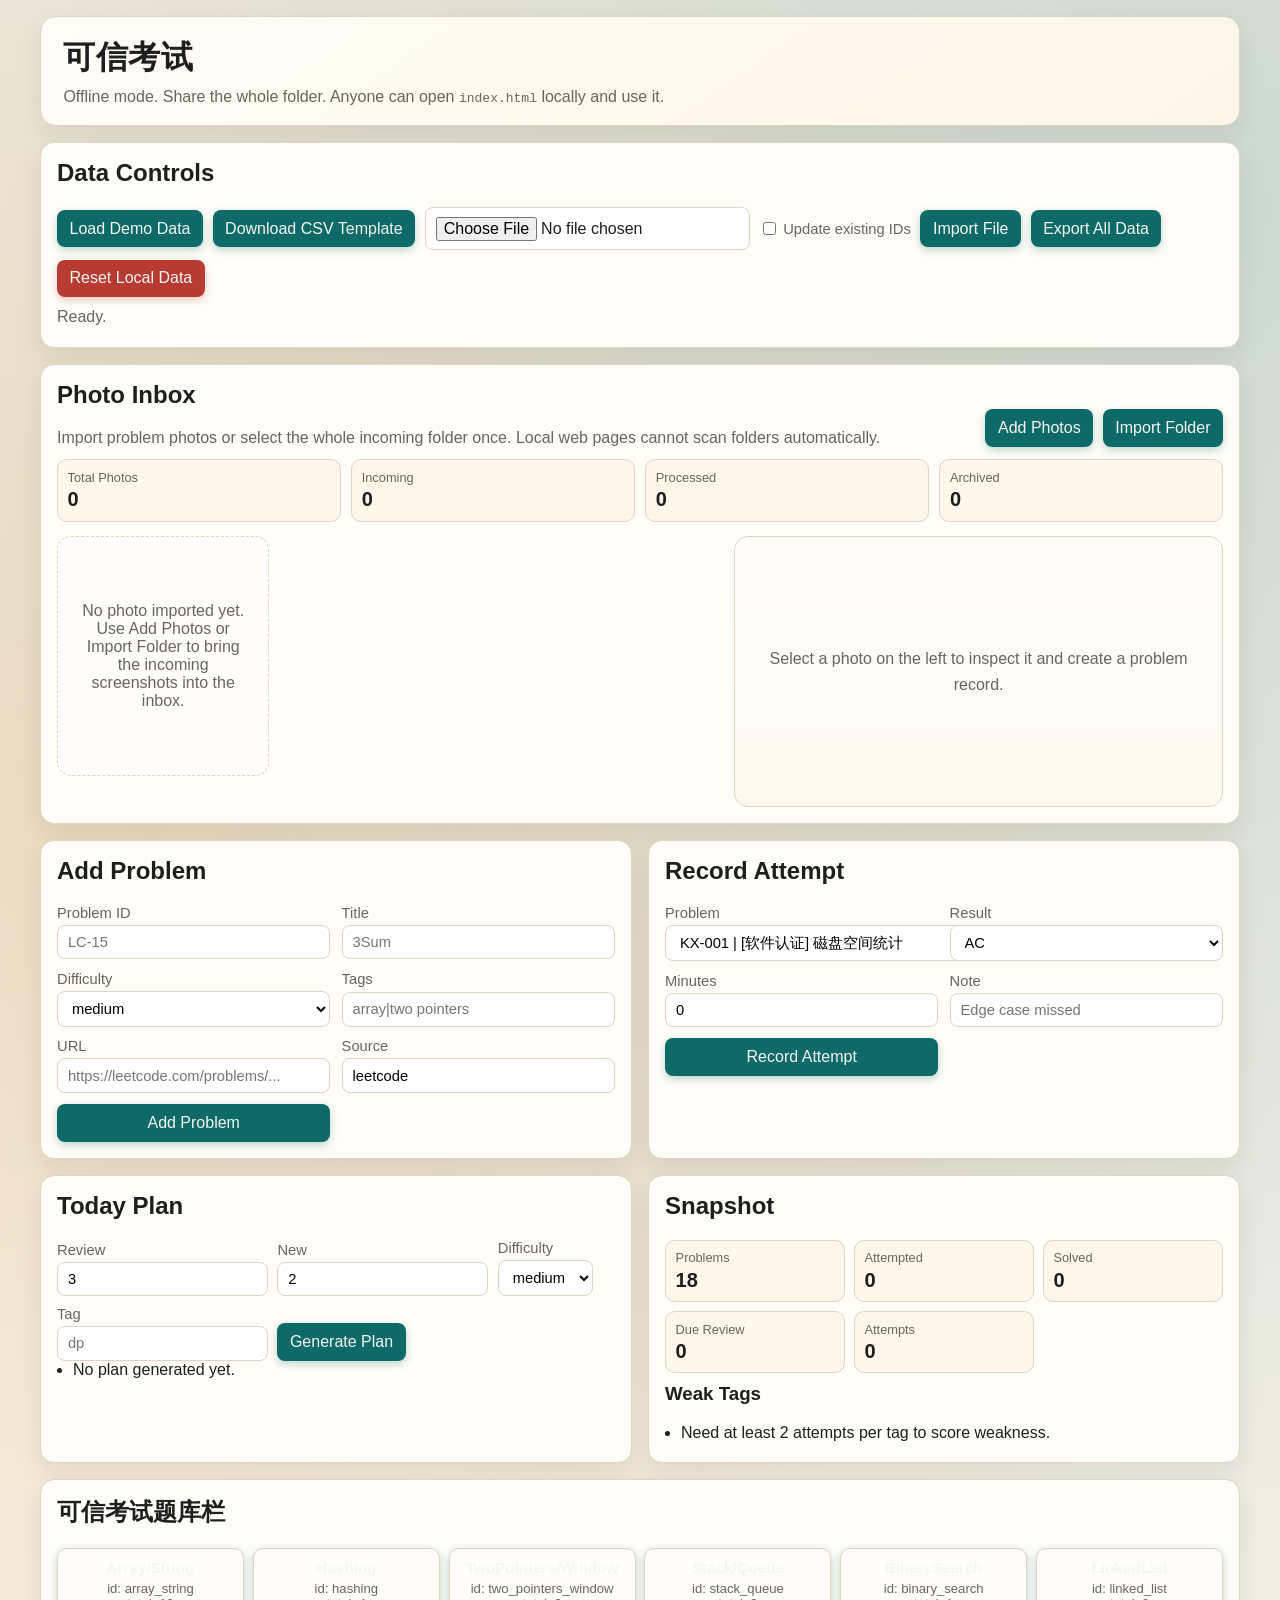
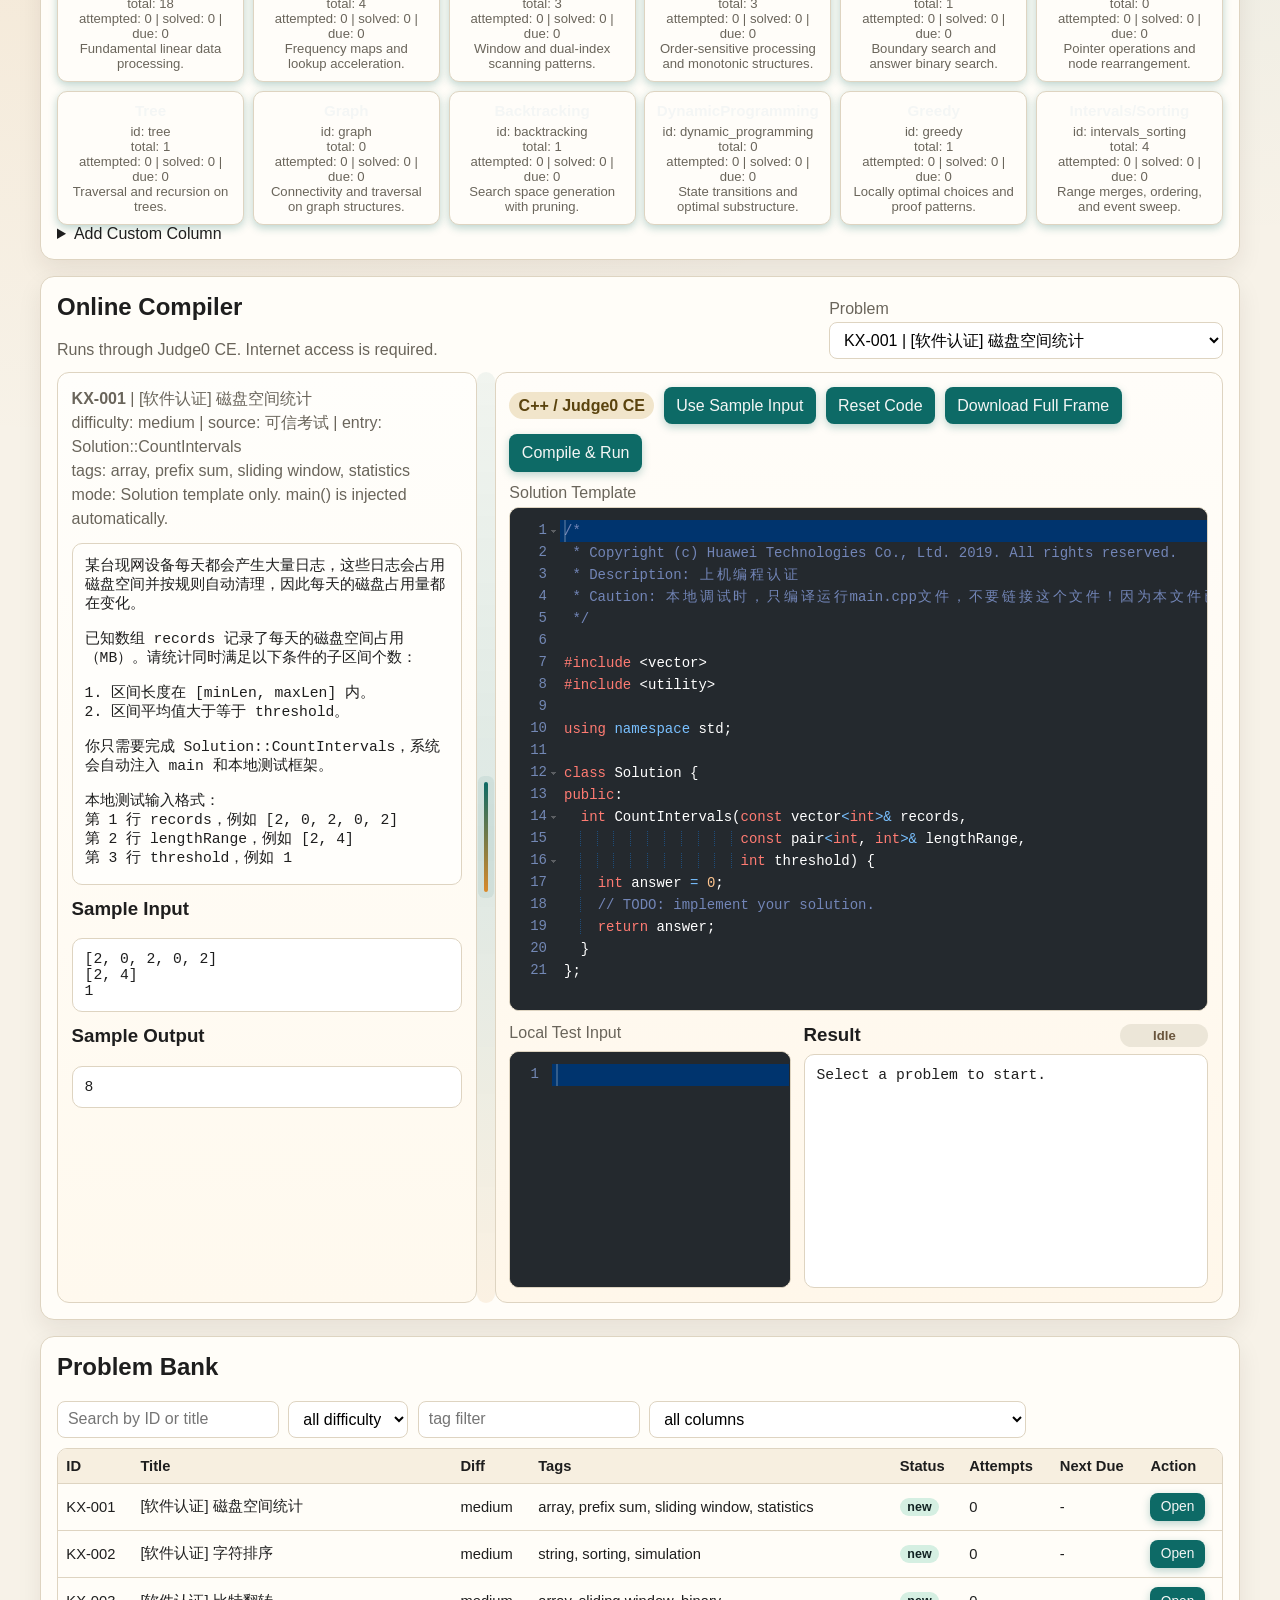
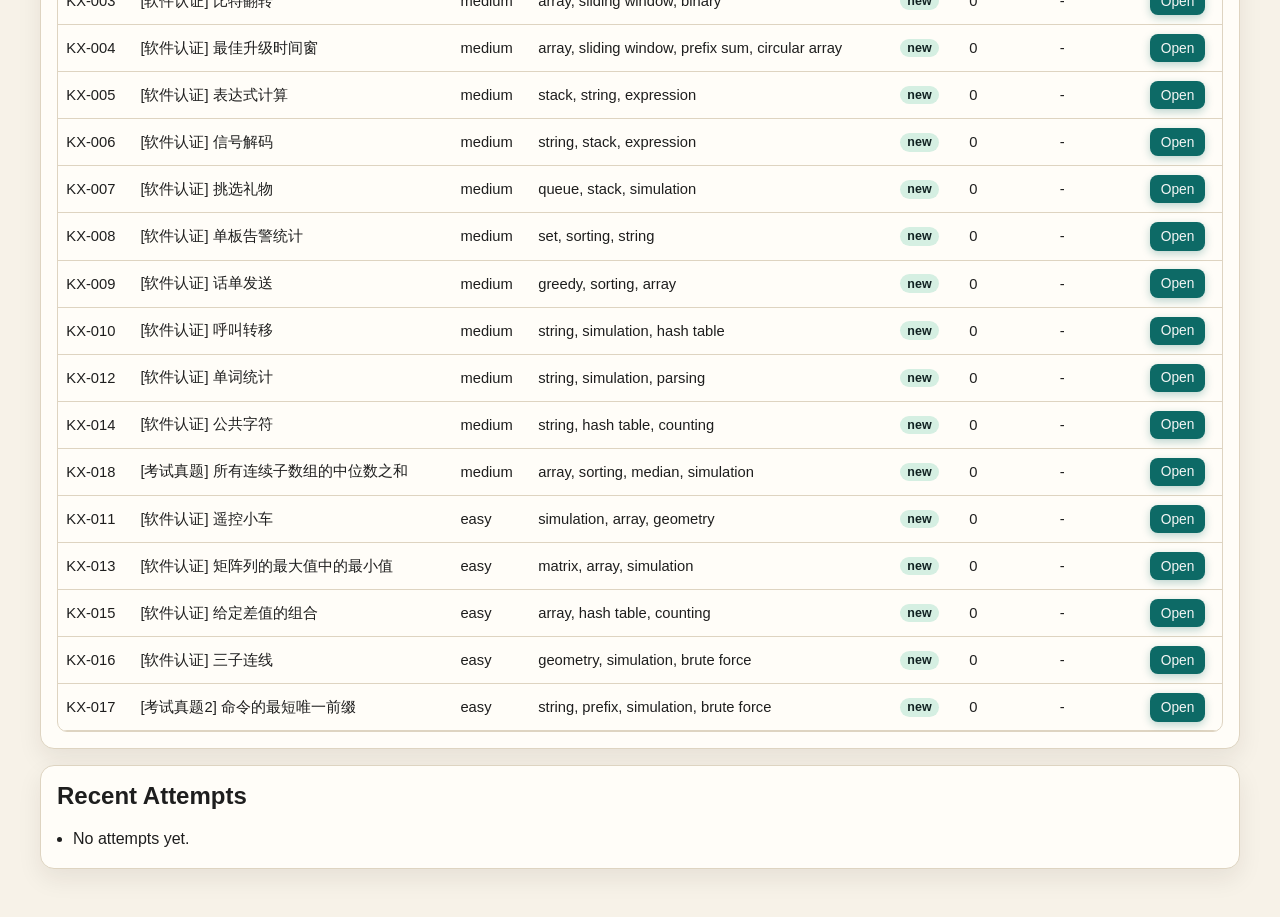
==== trusted-exam-practice/index.html @ 951f3d8c "deploy trusted exam practice site" ====
<!doctype html>
<html lang="en">
  <head>
    <meta charset="UTF-8" />
    <meta name="viewport" content="width=device-width, initial-scale=1.0" />
    <title>&#21487;&#20449;&#32771;&#35797;</title>
    <link rel="stylesheet" href="./styles.css" />
  </head>
  <body>
    <div class="app-shell">
      <header class="hero">
        <h1>&#21487;&#20449;&#32771;&#35797;</h1>
        <p>
          Offline mode. Share the whole folder. Anyone can open
          <code>index.html</code> locally and use it.
        </p>
      </header>

      <section class="card">
        <h2>Data Controls</h2>
        <div class="toolbar">
          <button id="loadDemoButton" type="button">Load Demo Data</button>
          <button id="downloadTemplateButton" type="button">Download CSV Template</button>
          <input id="importFileInput" type="file" accept=".csv,.json" />
          <label class="inline-check">
            <input id="importUpdateCheck" type="checkbox" />
            Update existing IDs
          </label>
          <button id="importButton" type="button">Import File</button>
          <button id="exportButton" type="button">Export All Data</button>
          <button id="resetButton" class="danger" type="button">Reset Local Data</button>
        </div>
        <div id="statusBar" class="status-bar"></div>
      </section>

      <section class="card">
        <div class="section-head">
          <div>
            <h2>Photo Inbox</h2>
            <p class="muted-note">
              Import problem photos or select the whole incoming folder once. Local web pages cannot
              scan folders automatically.
            </p>
          </div>
          <div class="toolbar">
            <label class="file-trigger">
              Add Photos
              <input id="photoImportInput" type="file" accept="image/*" multiple />
            </label>
            <label class="file-trigger">
              Import Folder
              <input
                id="photoFolderInput"
                type="file"
                accept="image/*"
                multiple
                webkitdirectory
                directory
              />
            </label>
          </div>
        </div>
        <div id="photoInboxSummary" class="photo-summary"></div>
        <div class="photo-layout">
          <div id="photoInboxGrid" class="photo-grid"></div>
          <aside id="photoDetailPanel" class="photo-detail-panel">
            <div id="photoDetailEmpty" class="photo-detail-empty">
              Select a photo on the left to inspect it and create a problem record.
            </div>
            <div id="photoDetailContent" class="photo-detail-content hidden-block">
              <div class="photo-preview-frame">
                <img id="photoPreviewImage" alt="Problem preview" />
              </div>
              <div id="photoDetailMeta" class="photo-detail-meta"></div>
              <div class="toolbar top-gap">
                <button id="photoMarkIncomingButton" type="button">Move To Incoming</button>
                <button id="photoMarkProcessedButton" type="button">Mark Processed</button>
                <button id="photoArchiveButton" type="button">Archive</button>
                <button id="photoOpenProblemButton" type="button">Open Problem</button>
                <button id="photoDeleteButton" class="danger" type="button">Delete Photo</button>
              </div>
              <form id="photoCreateProblemForm" class="form-grid top-gap">
                <label>
                  Problem ID
                  <input id="photoProblemIdInput" required placeholder="KX-002" />
                </label>
                <label>
                  Title
                  <input id="photoProblemTitleInput" required placeholder="可信考试题目 KX-002" />
                </label>
                <label>
                  Difficulty
                  <select id="photoProblemDifficultyInput">
                    <option value="medium" selected>medium</option>
                    <option value="easy">easy</option>
                    <option value="hard">hard</option>
                  </select>
                </label>
                <label>
                  Tags
                  <input id="photoProblemTagsInput" placeholder="photo-import|trusted exam" />
                </label>
                <label>
                  Source
                  <input id="photoProblemSourceInput" value="可信考试" readonly />
                </label>
                <label>
                  Linked Photo
                  <input id="photoLinkedNameInput" readonly />
                </label>
                <button id="photoCreateProblemButton" type="submit">Create Problem Record</button>
              </form>
            </div>
          </aside>
        </div>
      </section>

      <section class="grid-two">
        <section class="card">
          <h2>Add Problem</h2>
          <form id="addProblemForm" class="form-grid">
            <label>
              Problem ID
              <input id="problemIdInput" required placeholder="LC-15" />
            </label>
            <label>
              Title
              <input id="problemTitleInput" required placeholder="3Sum" />
            </label>
            <label>
              Difficulty
              <select id="problemDifficultyInput">
                <option value="medium" selected>medium</option>
                <option value="easy">easy</option>
                <option value="hard">hard</option>
              </select>
            </label>
            <label>
              Tags
              <input id="problemTagsInput" placeholder="array|two pointers" />
            </label>
            <label>
              URL
              <input id="problemUrlInput" placeholder="https://leetcode.com/problems/..." />
            </label>
            <label>
              Source
              <input id="problemSourceInput" value="leetcode" />
            </label>
            <button type="submit">Add Problem</button>
          </form>
        </section>

        <section class="card">
          <h2>Record Attempt</h2>
          <form id="recordAttemptForm" class="form-grid">
            <label>
              Problem
              <select id="attemptProblemSelect" required></select>
            </label>
            <label>
              Result
              <select id="attemptResultInput">
                <option value="AC">AC</option>
                <option value="WA">WA</option>
                <option value="TLE">TLE</option>
                <option value="RE">RE</option>
                <option value="SKIP">SKIP</option>
              </select>
            </label>
            <label>
              Minutes
              <input id="attemptMinutesInput" type="number" min="0" value="0" />
            </label>
            <label>
              Note
              <input id="attemptNoteInput" placeholder="Edge case missed" />
            </label>
            <button type="submit">Record Attempt</button>
          </form>
        </section>
      </section>

      <section class="grid-two">
        <section class="card">
          <h2>Today Plan</h2>
          <form id="planForm" class="plan-row">
            <label>
              Review
              <input id="planReviewInput" type="number" min="0" value="3" />
            </label>
            <label>
              New
              <input id="planNewInput" type="number" min="0" value="2" />
            </label>
            <label>
              Difficulty
              <select id="planDifficultyInput">
                <option value="">all</option>
                <option value="medium" selected>medium</option>
                <option value="easy">easy</option>
                <option value="hard">hard</option>
              </select>
            </label>
            <label>
              Tag
              <input id="planTagInput" placeholder="dp" />
            </label>
            <button type="submit">Generate Plan</button>
          </form>
          <ul id="todayPlanList" class="line-list"></ul>
        </section>

        <section class="card">
          <h2>Snapshot</h2>
          <div id="statsCards" class="stats-grid"></div>
          <h3>Weak Tags</h3>
          <ul id="weakTagsList" class="line-list"></ul>
        </section>
      </section>

      <section class="card">
        <h2>&#21487;&#20449;&#32771;&#35797;&#39064;&#24211;&#26639;</h2>
        <div id="bankBoard" class="bank-grid"></div>
        <details>
          <summary>Add Custom Column</summary>
          <form id="addColumnForm" class="form-grid top-gap">
            <label>
              Column ID
              <input id="columnIdInput" required placeholder="interview_75" />
            </label>
            <label>
              Name
              <input id="columnNameInput" required placeholder="Interview 75" />
            </label>
            <label>
              Keywords
              <input id="columnKeywordsInput" placeholder="array|dp|graph" />
            </label>
            <label>
              Problem IDs
              <input id="columnProblemIdsInput" placeholder="LC-15|LC-56" />
            </label>
            <label>
              Description
              <input id="columnDescriptionInput" placeholder="Optional note" />
            </label>
            <button type="submit">Add Column</button>
          </form>
        </details>
      </section>

      <section class="card">
        <div class="section-head">
          <div>
            <h2>Online Compiler</h2>
            <p class="muted-note">
              Runs through Judge0 CE. Internet access is required.
            </p>
          </div>
          <label class="compiler-picker">
            Problem
            <select id="compilerProblemSelect"></select>
          </label>
        </div>
        <div id="compilerWorkspace" class="compiler-workspace">
          <section id="compilerProblemPanel" class="compiler-panel compiler-panel-problem">
            <div id="compilerProblemMeta" class="compiler-meta"></div>
            <pre id="problemStatement" class="problem-text"></pre>
            <div class="sample-grid">
              <div>
                <h3>Sample Input</h3>
                <pre id="sampleInputBlock" class="mono-block"></pre>
              </div>
              <div>
                <h3>Sample Output</h3>
                <pre id="sampleOutputBlock" class="mono-block"></pre>
              </div>
            </div>
          </section>
          <div
            id="compilerSplitter"
            class="compiler-splitter"
            role="separator"
            aria-label="Resize panels"
            aria-orientation="vertical"
            tabindex="0"
            title="Drag to resize the panels"
          ></div>
          <section id="compilerEditorPanel" class="compiler-panel compiler-panel-editor">
            <div class="compiler-toolbar">
              <span id="compilerLanguageLabel" class="compiler-badge">C++ / Judge0</span>
              <button id="fillSampleInputButton" type="button">Use Sample Input</button>
              <button id="resetCodeButton" type="button">Reset Code</button>
              <button id="downloadFrameButton" type="button">Download Full Frame</button>
              <button id="runCodeButton" type="button">Compile &amp; Run</button>
            </div>
            <label id="sourceCodeLabel" class="compiler-field">
              Source Code
              <div id="sourceCodeEditor" class="ace-editor-shell"></div>
              <textarea id="sourceCodeInput" class="code-editor" spellcheck="false"></textarea>
            </label>
            <div class="sample-grid">
              <label id="stdinLabel" class="compiler-field">
                Standard Input
                <div id="stdinEditor" class="ace-editor-shell ace-editor-compact"></div>
                <textarea id="stdinInput" class="io-editor" spellcheck="false"></textarea>
              </label>
              <div class="result-panel">
                <div class="result-head">
                  <h3>Result</h3>
                  <span id="runStatusChip" class="run-status idle">Idle</span>
                </div>
                <pre id="outputBlock" class="mono-block result-block">Select a problem to start.</pre>
              </div>
            </div>
          </section>
        </div>
      </section>

      <section class="card">
        <h2>Problem Bank</h2>
        <div class="toolbar">
          <input id="searchInput" placeholder="Search by ID or title" />
          <select id="filterDifficultyInput">
            <option value="">all difficulty</option>
            <option value="easy">easy</option>
            <option value="medium">medium</option>
            <option value="hard">hard</option>
          </select>
          <input id="filterTagInput" placeholder="tag filter" />
          <select id="filterColumnInput">
            <option value="">all columns</option>
          </select>
        </div>
        <div class="table-wrap">
          <table>
            <thead>
              <tr>
                <th>ID</th>
                <th>Title</th>
                <th>Diff</th>
                <th>Tags</th>
                <th>Status</th>
                <th>Attempts</th>
                <th>Next Due</th>
                <th>Action</th>
              </tr>
            </thead>
            <tbody id="problemTableBody"></tbody>
          </table>
        </div>
      </section>

      <section class="card">
        <h2>Recent Attempts</h2>
        <ul id="attemptList" class="line-list"></ul>
      </section>
    </div>

    <script src="./vendor/ace/ace.js"></script>
    <script src="./vendor/ace/mode-c_cpp.js"></script>
    <script src="./vendor/ace/mode-text.js"></script>
    <script src="./vendor/ace/theme-github_dark.js"></script>
    <script src="./app.js"></script>
  </body>
</html>
---- trusted-exam-practice/styles.css ----
:root {
  --bg: #f7f2e8;
  --panel: #fffdf8;
  --panel-alt: #fef7ea;
  --text: #1e1e1e;
  --muted: #6a655b;
  --line: #ded4c1;
  --accent: #0d6a66;
  --accent-2: #d98a2b;
  --danger: #b83b31;
  --shadow: 0 10px 25px rgba(35, 25, 6, 0.08);
}

* {
  box-sizing: border-box;
}

body {
  margin: 0;
  font-family: "Trebuchet MS", "Segoe UI", "Verdana", sans-serif;
  color: var(--text);
  background:
    radial-gradient(circle at 10% 20%, rgba(217, 138, 43, 0.2) 0%, transparent 35%),
    radial-gradient(circle at 95% 5%, rgba(13, 106, 102, 0.18) 0%, transparent 40%),
    var(--bg);
}

.app-shell {
  width: min(1200px, calc(100% - 2rem));
  margin: 1rem auto 3rem auto;
  display: grid;
  gap: 1rem;
  animation: fade-in 350ms ease;
}

.hero {
  padding: 1.2rem 1.4rem;
  border: 1px solid var(--line);
  border-radius: 16px;
  background: linear-gradient(145deg, #fffdf7, #fdf6e8);
  box-shadow: var(--shadow);
}

.hero h1 {
  margin: 0 0 0.5rem 0;
  letter-spacing: 0.5px;
}

.hero p {
  margin: 0;
  color: var(--muted);
}

.card {
  border: 1px solid var(--line);
  border-radius: 14px;
  padding: 1rem;
  background: var(--panel);
  box-shadow: var(--shadow);
}

.card h2,
.card h3 {
  margin-top: 0;
}

.section-head {
  display: flex;
  justify-content: space-between;
  gap: 1rem;
  align-items: end;
  margin-bottom: 0.8rem;
}

.muted-note {
  margin: 0.25rem 0 0 0;
  color: var(--muted);
}

.toolbar {
  display: flex;
  flex-wrap: wrap;
  gap: 0.6rem;
  align-items: center;
}

.file-trigger {
  position: relative;
  display: inline-flex;
  align-items: center;
  justify-content: center;
  border: 1px solid transparent;
  border-radius: 8px;
  padding: 0.55rem 0.72rem;
  cursor: pointer;
  background: var(--accent);
  color: #f4f6f5;
  box-shadow: 0 3px 8px rgba(13, 106, 102, 0.28);
  transition: transform 120ms ease, opacity 120ms ease, box-shadow 120ms ease;
}

.file-trigger:hover {
  transform: translateY(-1px);
  opacity: 0.95;
}

.file-trigger input {
  position: absolute;
  inset: 0;
  opacity: 0;
  cursor: pointer;
}

.status-bar {
  margin-top: 0.7rem;
  min-height: 1.4rem;
  color: var(--muted);
}

.hidden-block {
  display: none !important;
}

.photo-summary {
  display: grid;
  grid-template-columns: repeat(4, minmax(0, 1fr));
  gap: 0.65rem;
  margin-bottom: 0.9rem;
}

.photo-layout {
  display: grid;
  grid-template-columns: minmax(0, 1.15fr) minmax(320px, 0.85fr);
  gap: 1rem;
  align-items: start;
}

.photo-grid {
  display: grid;
  grid-template-columns: repeat(auto-fill, minmax(180px, 1fr));
  gap: 0.75rem;
  min-height: 240px;
}

.photo-card {
  border: 1px solid var(--line);
  border-radius: 14px;
  overflow: hidden;
  background: linear-gradient(180deg, #fffefb 0%, #fff7eb 100%);
  cursor: pointer;
  transition: transform 120ms ease, border-color 120ms ease, box-shadow 120ms ease;
  box-shadow: 0 8px 18px rgba(35, 25, 6, 0.06);
}

.photo-card:hover {
  transform: translateY(-2px);
  border-color: var(--accent-2);
}

.photo-card.selected {
  border-color: var(--accent);
  box-shadow: 0 0 0 3px rgba(13, 106, 102, 0.12);
}

.photo-card img {
  display: block;
  width: 100%;
  aspect-ratio: 4 / 5;
  object-fit: cover;
  background: #efe7d7;
}

.photo-card-body {
  display: grid;
  gap: 0.4rem;
  padding: 0.7rem;
}

.photo-card-title {
  font-weight: 700;
  line-height: 1.35;
  word-break: break-word;
}

.photo-card-meta {
  color: var(--muted);
  font-size: 0.84rem;
  line-height: 1.4;
}

.photo-detail-panel {
  position: sticky;
  top: 1rem;
  border: 1px solid var(--line);
  border-radius: 14px;
  padding: 0.9rem;
  background: linear-gradient(180deg, #fffefb 0%, #fff8ef 100%);
  box-shadow: inset 0 1px 0 rgba(255, 255, 255, 0.5);
}

.photo-detail-empty {
  color: var(--muted);
  min-height: 240px;
  display: grid;
  place-items: center;
  text-align: center;
  line-height: 1.6;
}

.photo-detail-content {
  display: grid;
  gap: 0.75rem;
}

.photo-preview-frame {
  border: 1px solid var(--line);
  border-radius: 12px;
  overflow: hidden;
  background: #f2e9d8;
}

.photo-preview-frame img {
  display: block;
  width: 100%;
  max-height: 520px;
  object-fit: contain;
  background: #f2e9d8;
}

.photo-detail-meta {
  display: grid;
  gap: 0.4rem;
  font-size: 0.92rem;
  line-height: 1.5;
}

.photo-meta-line {
  color: var(--muted);
}

.photo-meta-line strong {
  color: var(--text);
}

.empty-panel {
  border: 1px dashed var(--line);
  border-radius: 14px;
  min-height: 220px;
  display: grid;
  place-items: center;
  padding: 1rem;
  color: var(--muted);
  text-align: center;
  background: rgba(255, 255, 255, 0.5);
}

.grid-two {
  display: grid;
  grid-template-columns: repeat(2, minmax(0, 1fr));
  gap: 1rem;
}

.form-grid {
  display: grid;
  grid-template-columns: repeat(2, minmax(0, 1fr));
  gap: 0.7rem;
}

.form-grid label,
.plan-row label {
  display: grid;
  gap: 0.25rem;
  color: var(--muted);
  font-size: 0.92rem;
}

.plan-row {
  display: flex;
  flex-wrap: wrap;
  gap: 0.6rem;
  align-items: end;
}

input,
select,
button {
  font: inherit;
}

input,
select {
  padding: 0.52rem 0.62rem;
  border: 1px solid var(--line);
  border-radius: 8px;
  background: #ffffff;
}

button {
  border: 1px solid transparent;
  border-radius: 8px;
  padding: 0.55rem 0.72rem;
  cursor: pointer;
  background: var(--accent);
  color: #f4f6f5;
  transition: transform 120ms ease, opacity 120ms ease, box-shadow 120ms ease;
  box-shadow: 0 3px 8px rgba(13, 106, 102, 0.28);
}

button:hover {
  transform: translateY(-1px);
  opacity: 0.95;
}

button:active {
  transform: translateY(0);
}

button.danger {
  background: var(--danger);
  box-shadow: 0 3px 8px rgba(184, 59, 49, 0.28);
}

.inline-check {
  display: inline-flex;
  align-items: center;
  gap: 0.25rem;
  color: var(--muted);
  font-size: 0.92rem;
}

.stats-grid {
  display: grid;
  grid-template-columns: repeat(3, minmax(0, 1fr));
  gap: 0.55rem;
  margin-bottom: 0.6rem;
}

.stat {
  border: 1px solid var(--line);
  border-radius: 10px;
  padding: 0.6rem;
  background: var(--panel-alt);
}

.stat .k {
  font-size: 0.8rem;
  color: var(--muted);
}

.stat .v {
  margin-top: 0.2rem;
  font-size: 1.25rem;
  font-weight: 700;
}

.line-list {
  margin: 0;
  padding-left: 1rem;
  color: var(--text);
}

.line-list li {
  margin-bottom: 0.25rem;
}

.bank-grid {
  display: grid;
  grid-template-columns: repeat(auto-fit, minmax(180px, 1fr));
  gap: 0.55rem;
}

.bank-card {
  border: 1px solid var(--line);
  border-radius: 10px;
  background: #fffdf9;
  padding: 0.65rem;
  transition: border-color 120ms ease, transform 120ms ease;
  cursor: pointer;
}

.bank-card:hover {
  border-color: var(--accent-2);
  transform: translateY(-1px);
}

.bank-card h4 {
  margin: 0 0 0.3rem 0;
  font-size: 0.95rem;
}

.bank-meta {
  color: var(--muted);
  font-size: 0.82rem;
}

.table-wrap {
  margin-top: 0.6rem;
  overflow: auto;
  border: 1px solid var(--line);
  border-radius: 10px;
}

.compiler-workspace {
  --problem-panel-width: 36%;
  display: flex;
  align-items: stretch;
  min-height: 840px;
}

.compiler-panel {
  border: 1px solid var(--line);
  border-radius: 12px;
  background: #fffdfa;
  padding: 0.85rem;
}

.compiler-panel-problem {
  flex: 0 0 var(--problem-panel-width);
  min-width: 300px;
  max-width: 48%;
  display: grid;
  align-content: start;
  background: linear-gradient(180deg, #fffefb 0%, #fff9ee 100%);
}

.compiler-panel-editor {
  flex: 1 1 0;
  min-width: 460px;
  display: grid;
  align-content: start;
  background: linear-gradient(180deg, #fffdf9 0%, #fff7ea 100%);
}

.compiler-splitter {
  position: relative;
  flex: 0 0 18px;
  cursor: col-resize;
  touch-action: none;
  outline: none;
}

.compiler-splitter::before {
  content: "";
  position: absolute;
  inset: 0;
  background: linear-gradient(
    180deg,
    rgba(13, 106, 102, 0.06) 0%,
    rgba(13, 106, 102, 0.14) 50%,
    rgba(217, 138, 43, 0.1) 100%
  );
  border-radius: 999px;
}

.compiler-splitter::after {
  content: "";
  position: absolute;
  left: 50%;
  top: 50%;
  width: 4px;
  height: 110px;
  transform: translate(-50%, -50%);
  border-radius: 999px;
  background: linear-gradient(180deg, #0d6a66 0%, #d98a2b 100%);
  box-shadow: 0 0 0 6px rgba(13, 106, 102, 0.08);
}

.compiler-splitter:hover::after,
.compiler-splitter:focus-visible::after {
  box-shadow: 0 0 0 8px rgba(13, 106, 102, 0.14);
}

body.is-resizing-panels,
body.is-resizing-panels * {
  cursor: col-resize !important;
  user-select: none !important;
}

.compiler-picker {
  display: grid;
  gap: 0.25rem;
  color: var(--muted);
  min-width: min(100%, 280px);
}

.compiler-meta {
  margin-bottom: 0.75rem;
  color: var(--muted);
  line-height: 1.5;
}

.problem-text,
.mono-block {
  margin: 0;
  border: 1px solid var(--line);
  border-radius: 10px;
  padding: 0.75rem;
  background: #fff;
  white-space: pre-wrap;
  word-break: break-word;
  font-family: "Consolas", "Courier New", monospace;
  font-size: 0.92rem;
}

.problem-text {
  min-height: clamp(260px, 38vh, 540px);
  max-height: 58vh;
  overflow: auto;
  background: #fffefb;
}

.sample-grid {
  display: grid;
  grid-template-columns: repeat(2, minmax(0, 1fr));
  gap: 0.8rem;
  margin-top: 0.8rem;
}

.compiler-toolbar {
  display: flex;
  flex-wrap: wrap;
  gap: 0.6rem;
  align-items: center;
  margin-bottom: 0.75rem;
}

.compiler-badge {
  display: inline-flex;
  align-items: center;
  padding: 0.28rem 0.58rem;
  border-radius: 999px;
  background: #f1e5cb;
  color: #5a430e;
  font-weight: 700;
}

.compiler-field {
  display: grid;
  gap: 0.35rem;
  color: var(--muted);
}

.compiler-panel-problem .sample-grid {
  grid-template-columns: 1fr;
}

.compiler-panel-problem .mono-block {
  max-height: 180px;
  overflow: auto;
}

.compiler-panel-editor .sample-grid {
  grid-template-columns: minmax(220px, 0.82fr) minmax(260px, 1.18fr);
}

.ace-editor-shell {
  display: none;
  width: 100%;
  min-height: clamp(430px, 56vh, 820px);
  border: 1px solid var(--line);
  border-radius: 10px;
  overflow: hidden;
  box-shadow: inset 0 1px 0 rgba(255, 255, 255, 0.06);
}

.ace-editor-compact {
  min-height: clamp(220px, 26vh, 320px);
}

.editor-hidden {
  display: none;
}

.code-editor,
.io-editor {
  width: 100%;
  min-height: clamp(430px, 56vh, 820px);
  resize: vertical;
  border: 1px solid var(--line);
  border-radius: 10px;
  background: #fcfbf8;
  padding: 0.75rem;
  font-family: "Consolas", "Courier New", monospace;
  font-size: 0.93rem;
  line-height: 1.5;
}

.io-editor {
  min-height: clamp(220px, 26vh, 320px);
}

.result-panel {
  display: grid;
  gap: 0.45rem;
}

.result-head {
  display: flex;
  justify-content: space-between;
  align-items: center;
  gap: 0.75rem;
}

.result-head h3 {
  margin: 0;
}

.run-status {
  display: inline-flex;
  align-items: center;
  justify-content: center;
  min-width: 88px;
  border-radius: 999px;
  padding: 0.25rem 0.55rem;
  font-size: 0.82rem;
  font-weight: 700;
}

.run-status.idle {
  background: #ece6d8;
  color: #69553d;
}

.run-status.running {
  background: #f9e3ba;
  color: #7a4f00;
}

.run-status.success {
  background: #d6efdf;
  color: #1f5e39;
}

.run-status.error {
  background: #ffd9d1;
  color: #842f24;
}

.result-block {
  min-height: clamp(220px, 26vh, 320px);
  max-height: 38vh;
  overflow: auto;
}

.mini-button {
  padding: 0.35rem 0.58rem;
  font-size: 0.86rem;
}

.ace_editor {
  font-family: "Consolas", "Cascadia Code", "Courier New", monospace;
  font-size: 14px;
  line-height: 1.55;
}

table {
  width: 100%;
  border-collapse: collapse;
  font-size: 0.92rem;
}

thead {
  background: #f7efe0;
}

th,
td {
  text-align: left;
  border-bottom: 1px solid var(--line);
  padding: 0.56rem 0.52rem;
  white-space: nowrap;
}

td:nth-child(2) {
  white-space: normal;
}

.pill {
  display: inline-block;
  border-radius: 999px;
  padding: 0.14rem 0.48rem;
  font-size: 0.78rem;
  font-weight: 700;
  color: #122;
}

.pill.new {
  background: #d5efe2;
}

.pill.review_due {
  background: #ffd9d1;
}

.pill.review_wait {
  background: #ece9ff;
}

.pill.incoming {
  background: #f9e3ba;
  color: #7a4f00;
}

.pill.processed {
  background: #d6efdf;
  color: #1f5e39;
}

.pill.archived {
  background: #ece6d8;
  color: #69553d;
}

.top-gap {
  margin-top: 0.6rem;
}

@keyframes fade-in {
  from {
    opacity: 0.25;
    transform: translateY(5px);
  }
  to {
    opacity: 1;
    transform: translateY(0);
  }
}

@media (max-width: 920px) {
  .grid-two {
    grid-template-columns: 1fr;
  }

  .form-grid {
    grid-template-columns: 1fr;
  }

  .stats-grid {
    grid-template-columns: repeat(2, minmax(0, 1fr));
  }

  .photo-summary,
  .photo-layout {
    grid-template-columns: 1fr;
  }

  .section-head,
  .sample-grid,
  .compiler-workspace {
    grid-template-columns: 1fr;
    flex-direction: column;
    align-items: stretch;
  }

  .compiler-workspace {
    min-height: auto;
  }

  .photo-detail-panel {
    position: static;
  }

  .compiler-splitter {
    display: none;
  }

  .compiler-panel-problem,
  .compiler-panel-editor {
    min-width: 0;
    max-width: none;
    flex: 1 1 auto;
  }

  .code-editor,
  .io-editor,
  .ace-editor-shell,
  .result-block,
  .problem-text {
    min-height: 220px;
    max-height: none;
  }
}
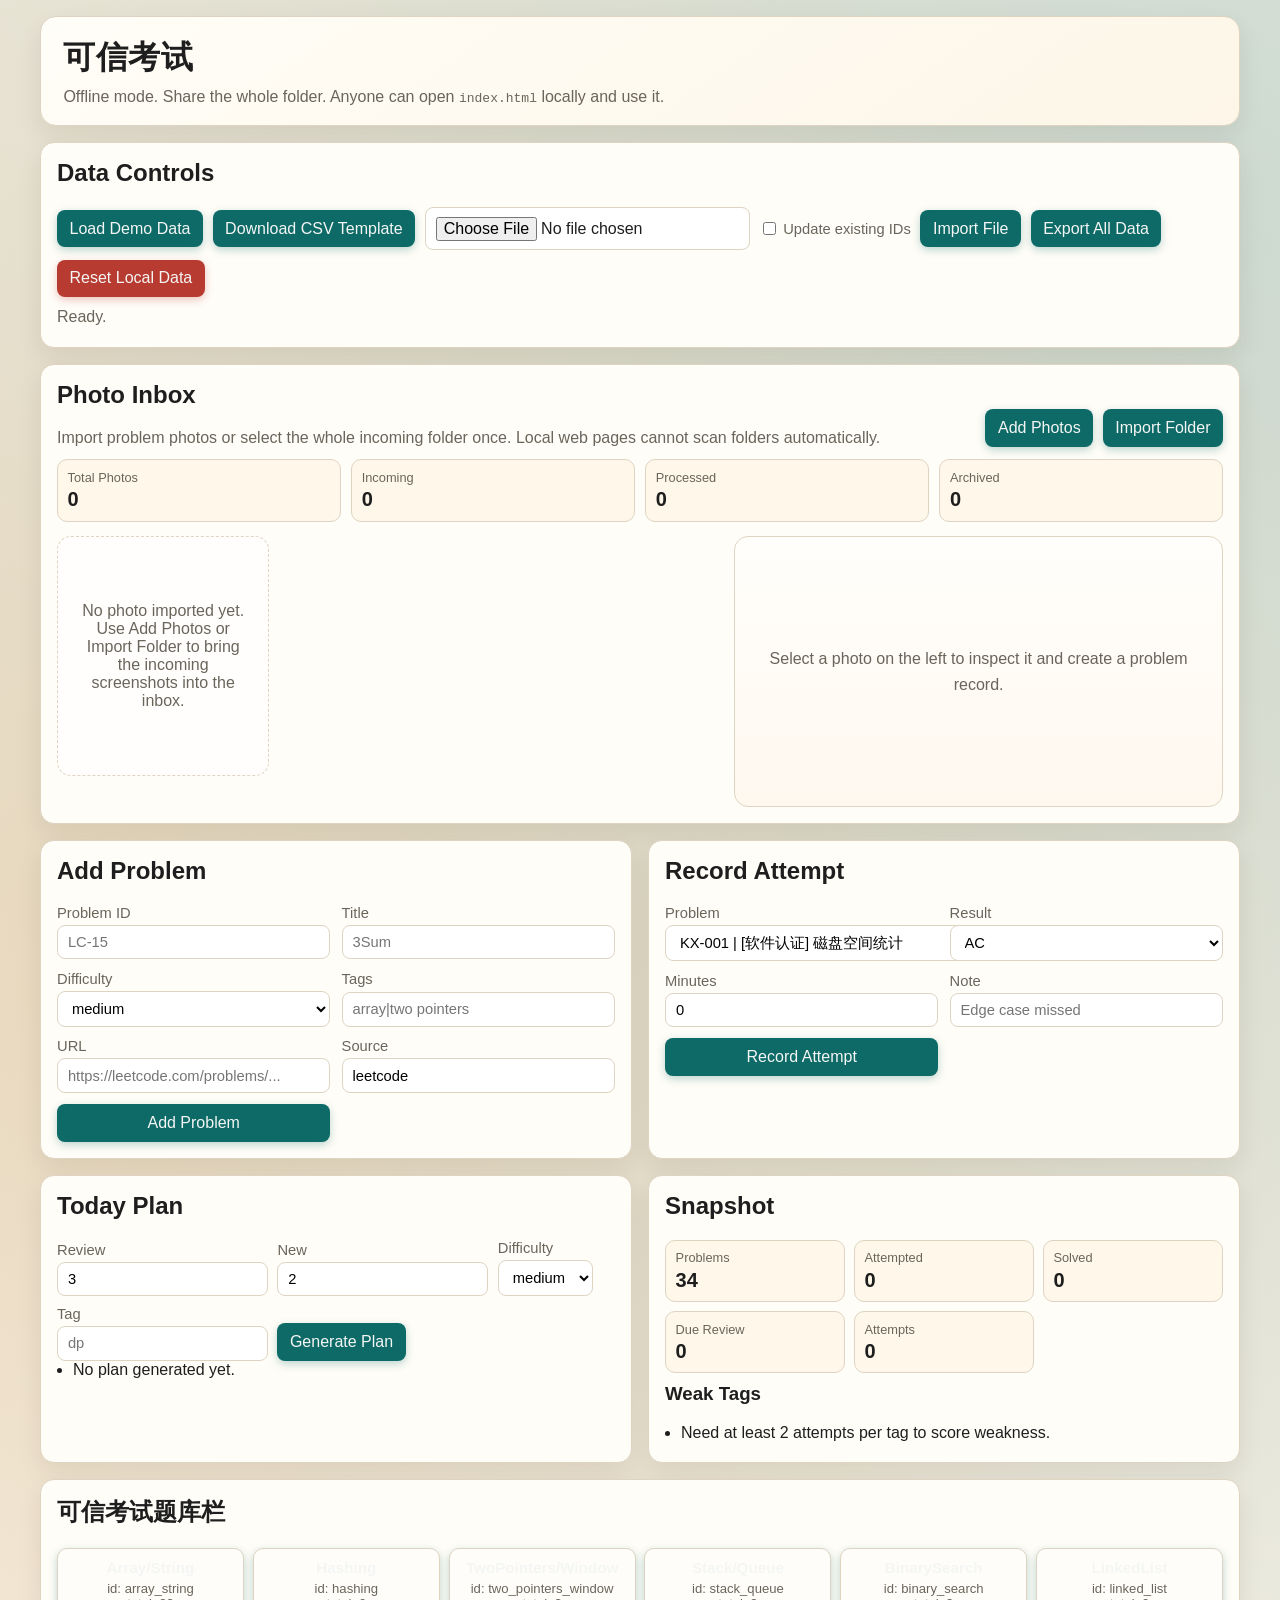
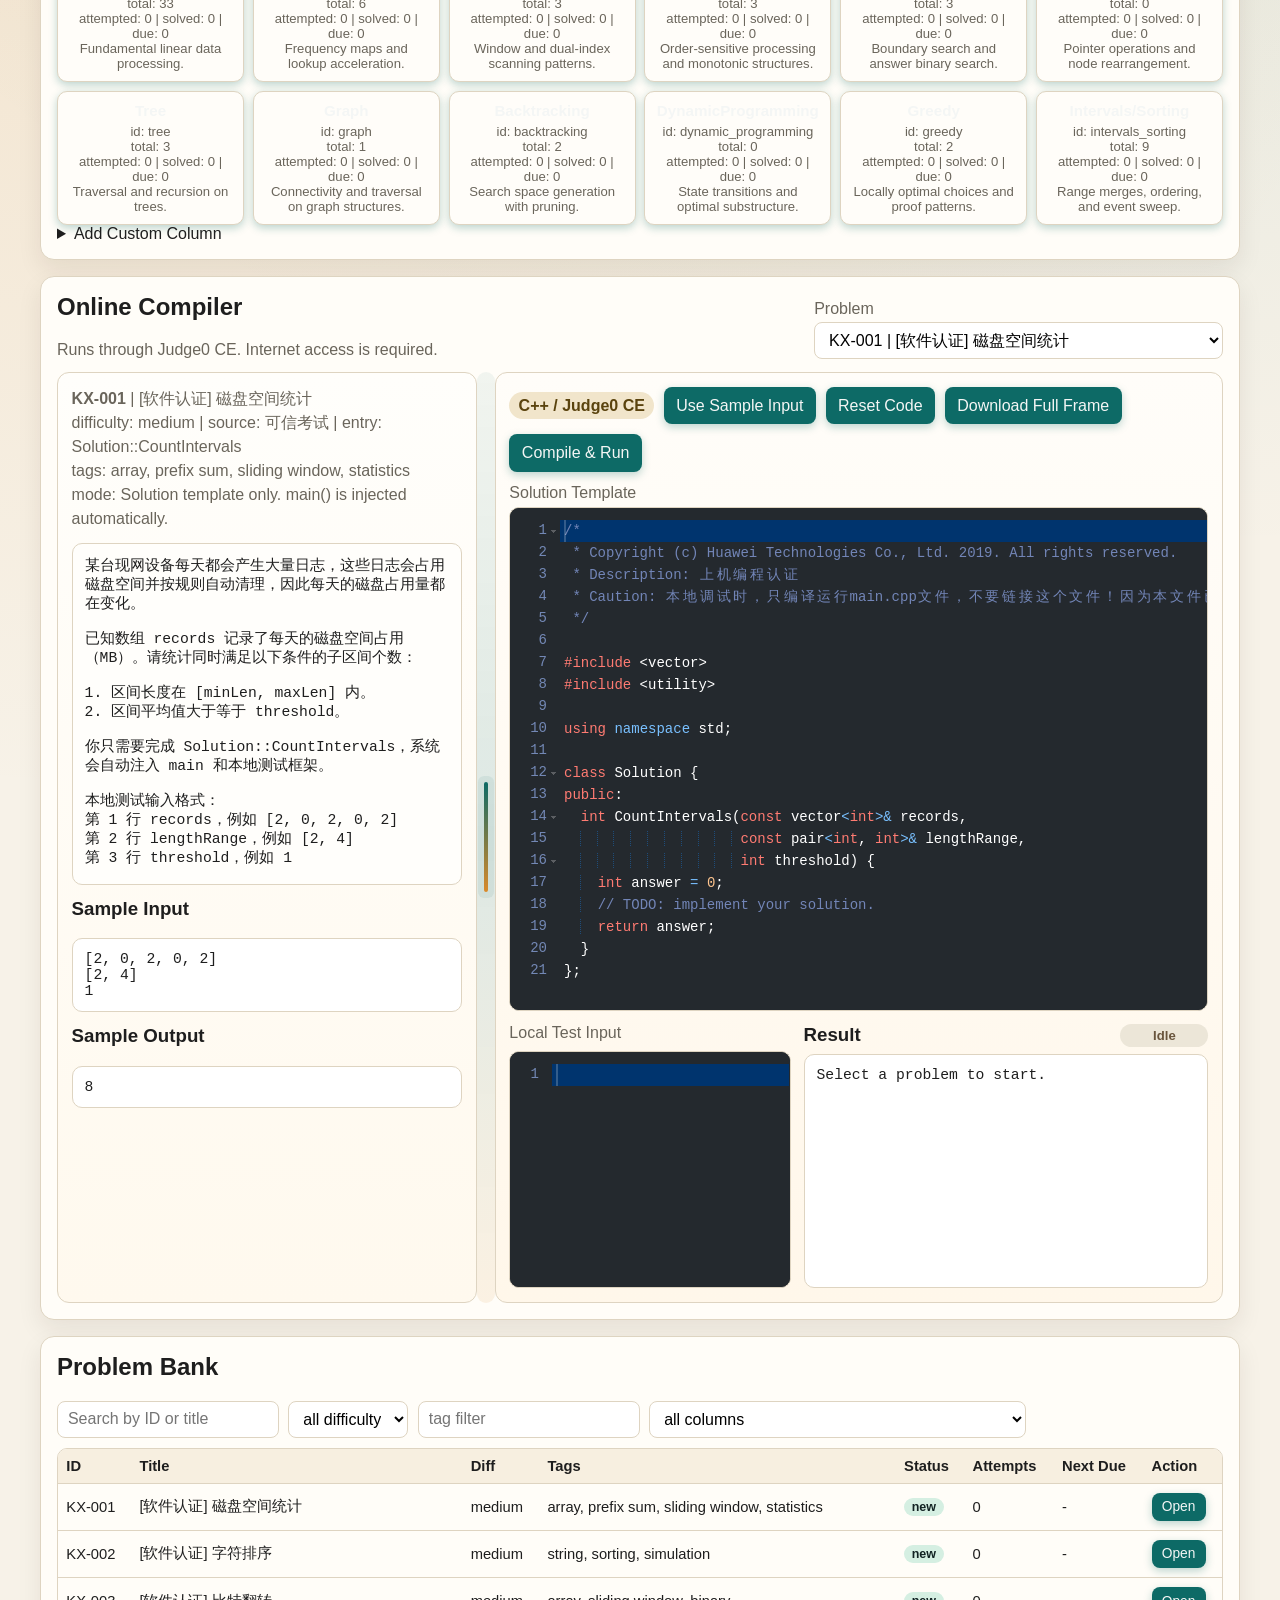
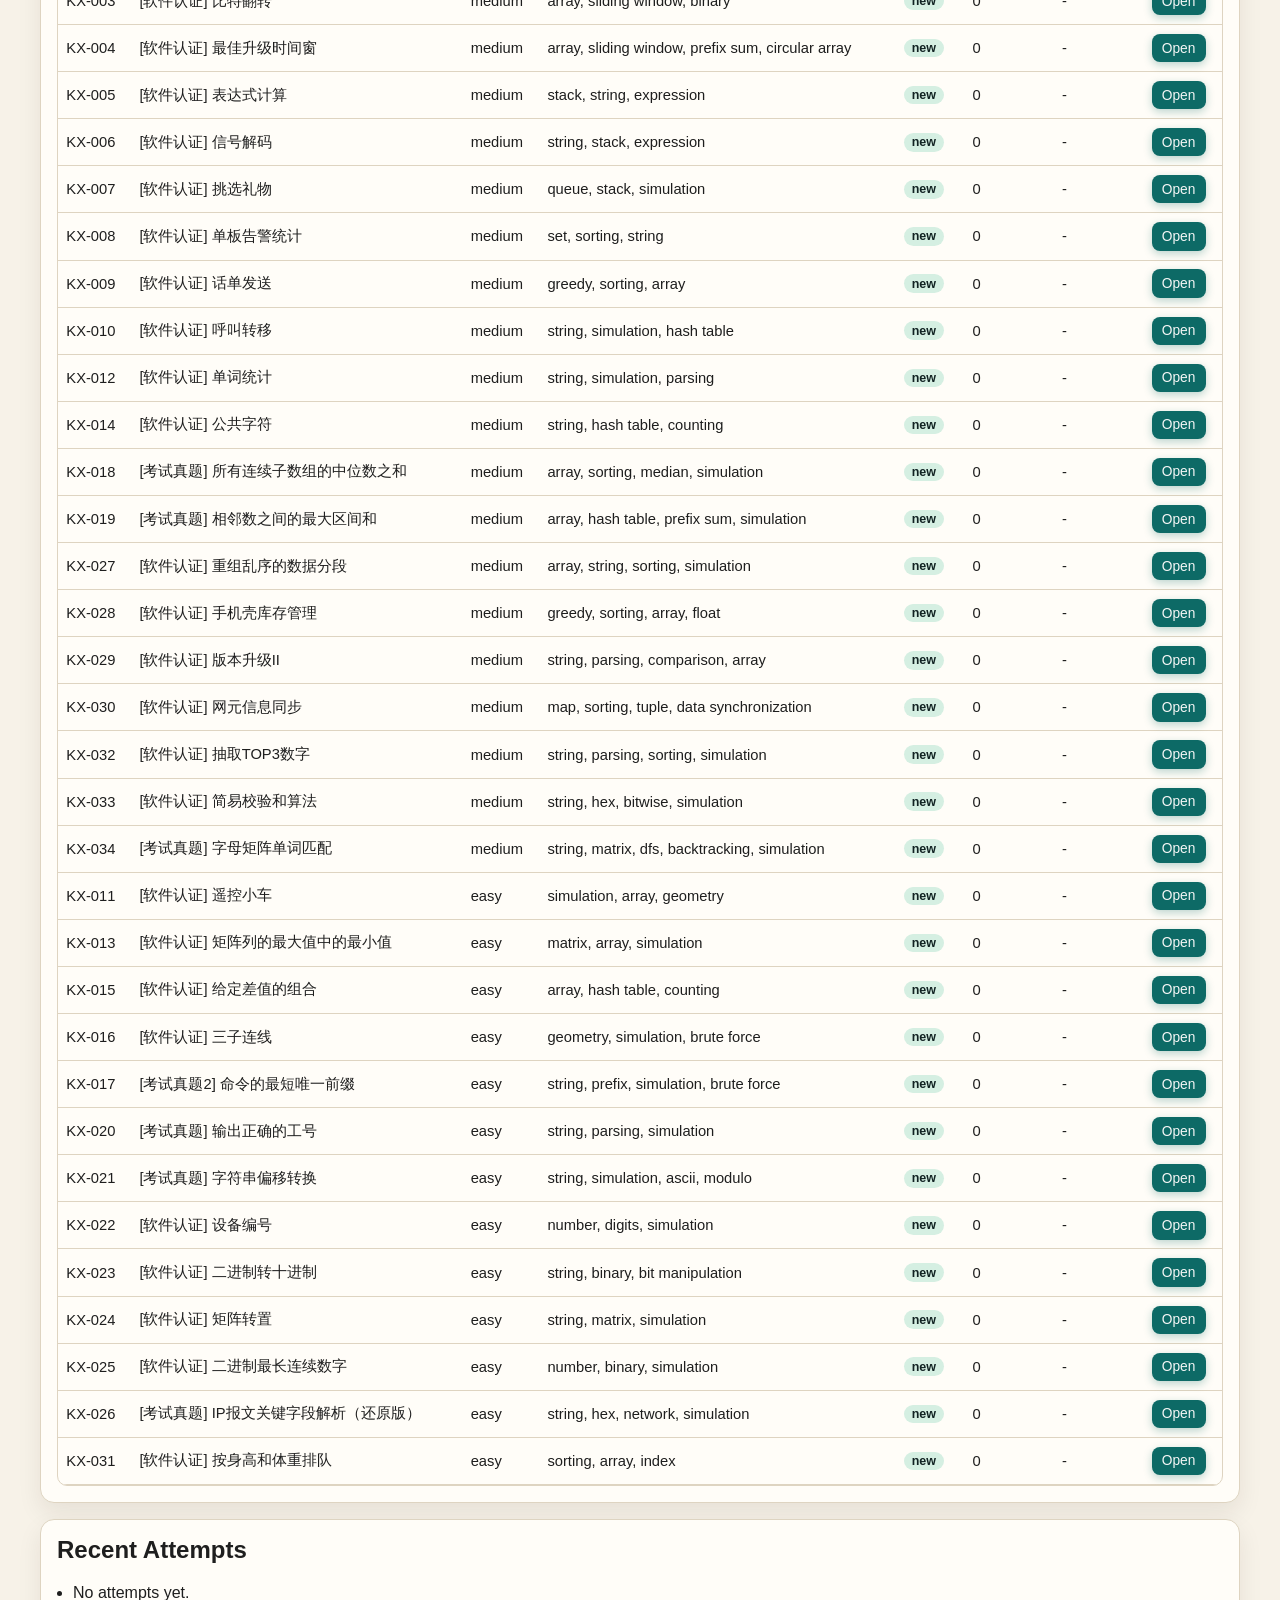
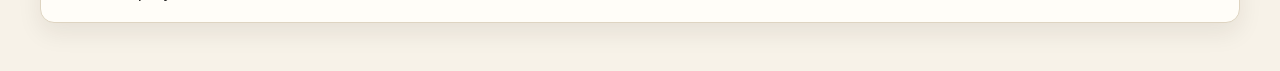
==== commit 205738e9: "Add word matrix exam problem" ====
--- a/trusted-exam-practice/index.html
+++ b/trusted-exam-practice/index.html
@@ -267,6 +267,10 @@
           <section id="compilerProblemPanel" class="compiler-panel compiler-panel-problem">
             <div id="compilerProblemMeta" class="compiler-meta"></div>
             <pre id="problemStatement" class="problem-text"></pre>
+            <figure id="problemImageFrame" class="problem-image-frame" hidden>
+              <img id="problemImage" alt="" />
+              <figcaption id="problemImageCaption"></figcaption>
+            </figure>
             <div class="sample-grid">
               <div>
                 <h3>Sample Input</h3>
--- a/trusted-exam-practice/styles.css
+++ b/trusted-exam-practice/styles.css
@@ -509,6 +509,29 @@
   background: #fffefb;
 }
 
+.problem-image-frame {
+  margin: 0.75rem 0 0;
+  border: 1px solid var(--line);
+  border-radius: 12px;
+  padding: 0.6rem;
+  background: #fffefb;
+}
+
+.problem-image-frame img {
+  display: block;
+  width: 100%;
+  max-height: 520px;
+  object-fit: contain;
+  border-radius: 8px;
+  background: #f4ead7;
+}
+
+.problem-image-frame figcaption {
+  margin-top: 0.45rem;
+  color: var(--muted);
+  font-size: 0.86rem;
+}
+
 .sample-grid {
   display: grid;
   grid-template-columns: repeat(2, minmax(0, 1fr));
